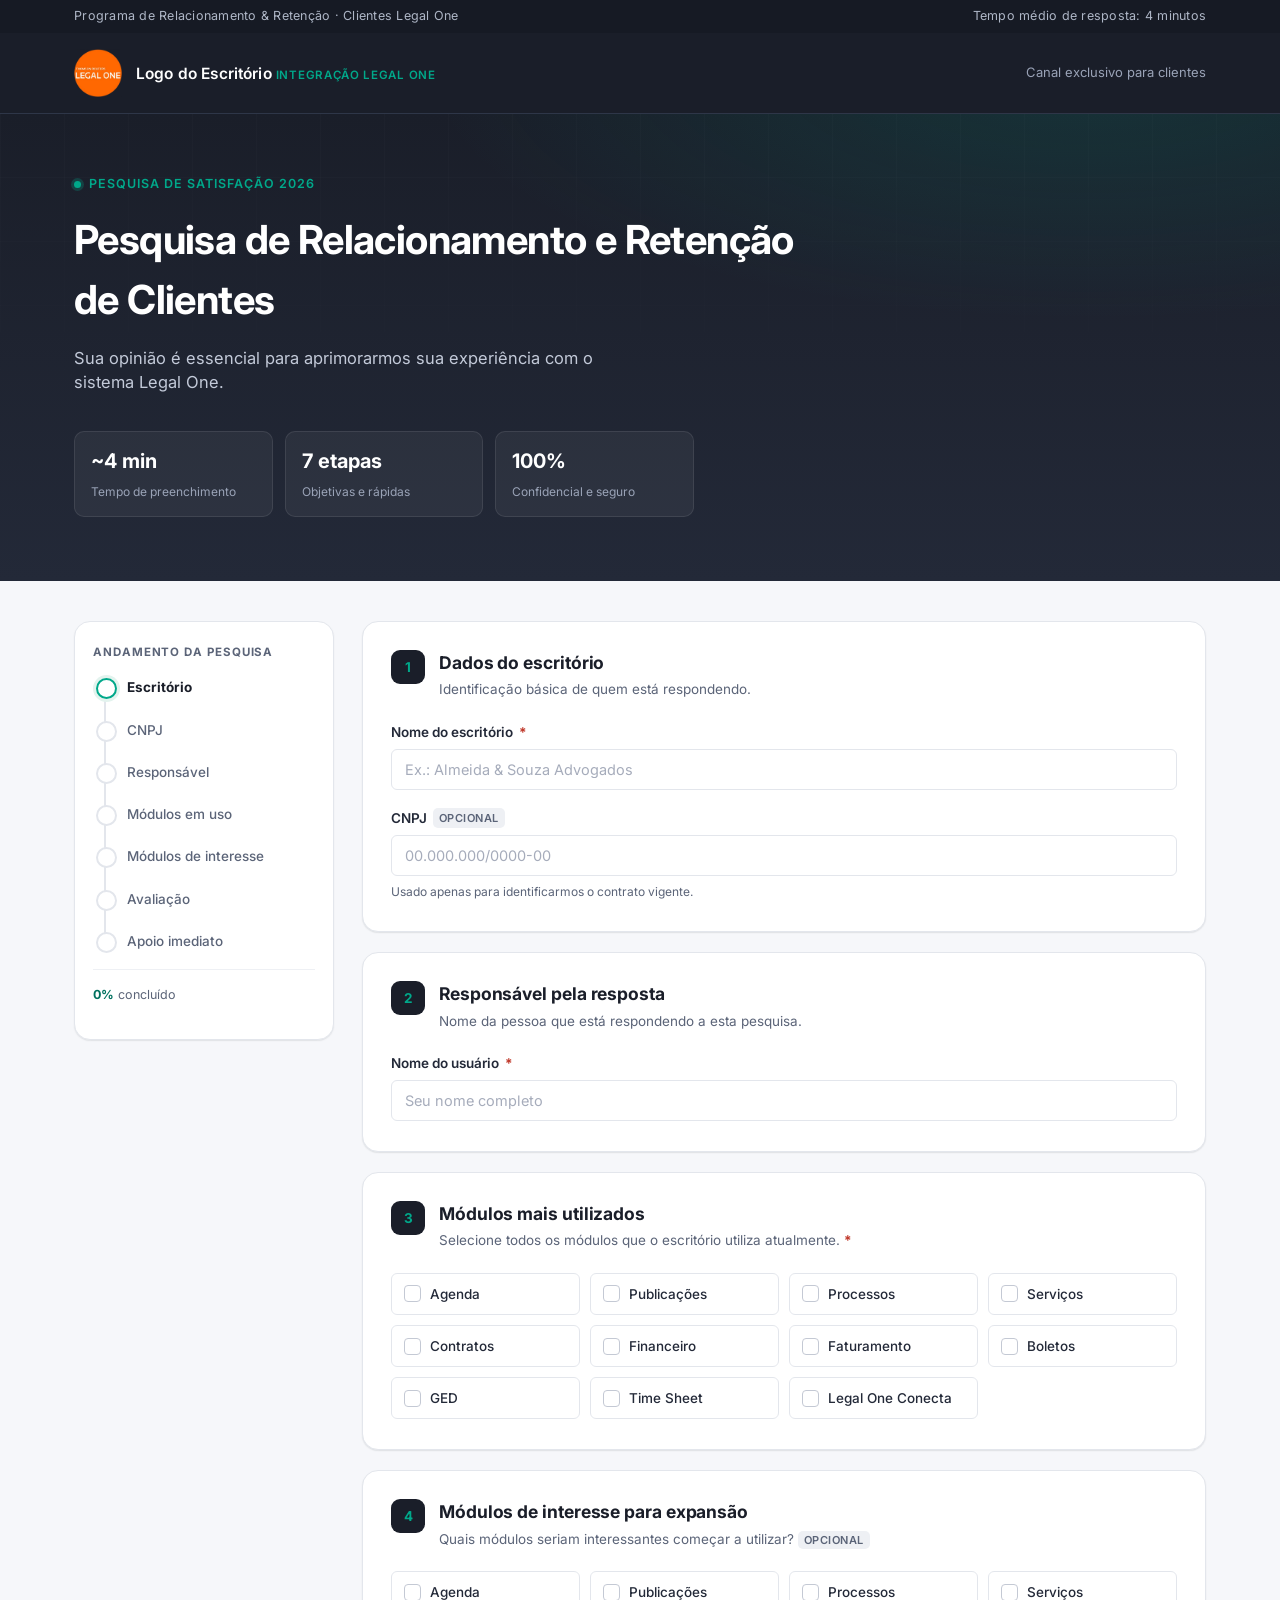
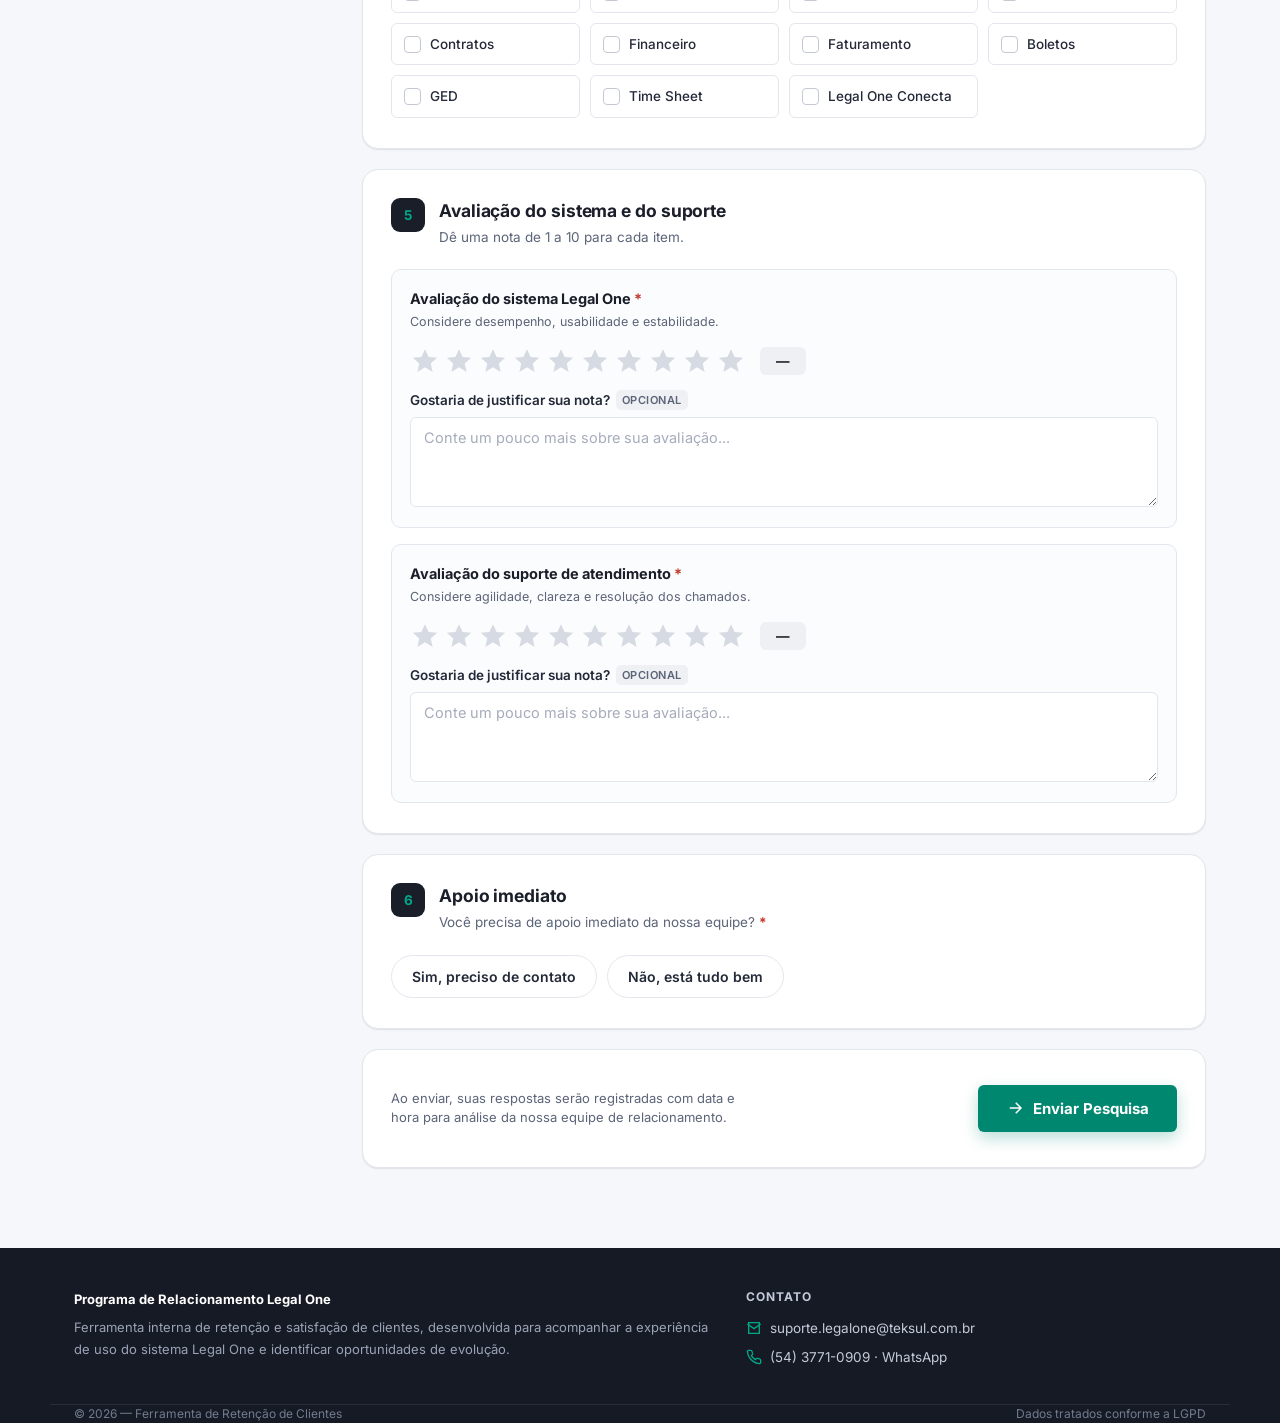
==== legalone-pesquisaV3/index.html @ 5c611a5d "Add files via upload" ====
<!DOCTYPE html>
<html lang="pt-BR">
<head>
<meta charset="UTF-8">
<meta name="viewport" content="width=device-width, initial-scale=1.0">
<title>Pesquisa de Relacionamento e Retenção de Clientes | Legal One</title>
<meta name="description" content="Pesquisa de satisfação e retenção de clientes do sistema Legal One. Sua opinião nos ajuda a aprimorar sua experiência.">
<link rel="preconnect" href="https://fonts.googleapis.com">
<link rel="preconnect" href="https://fonts.gstatic.com" crossorigin>
<link href="https://fonts.googleapis.com/css2?family=Inter:wght@400;500;600;700;800&display=swap" rel="stylesheet">
<link rel="stylesheet" href="styles.css">
</head>
<body>

<a href="#survey" class="skip-link">Ir para o formulário</a>

<!-- Faixa institucional -->
<div class="top-strip">
  <div class="top-strip__inner">
    <span>Programa de Relacionamento &amp; Retenção · Clientes Legal One</span>
    <span>Tempo médio de resposta: 4 minutos</span>
  </div>
</div>

<!-- Navbar -->
<header class="navbar">
  <div class="navbar__inner">
    <div class="brand">
      <div class="brand__logo-slot" aria-hidden="true">
          <img src="Legal One.png" alt="Logo Legal One Suporte" class="brand__logo">
        </svg>
      </div>
      <div class="brand__text">
        <span class="brand__office">Logo do Escritório</span>
        <span class="brand__tag">Integração Legal One</span>
      </div>
    </div>
    <div class="navbar__meta">Canal exclusivo para clientes</div>
  </div>
</header>

<!-- Hero -->
<section class="hero">
  <div class="hero__inner">
    <div>
      <p class="hero__eyebrow">Pesquisa de satisfação 2026</p>
      <h1>Pesquisa de Relacionamento e Retenção de Clientes</h1>
      <p class="lead">Sua opinião é essencial para aprimorarmos sua experiência com o sistema Legal One.</p>
    </div>
    <div class="hero__stats">
      <div class="hero__stat">
        <strong>~4 min</strong>
        <span>Tempo de preenchimento</span>
      </div>
      <div class="hero__stat">
        <strong>7 etapas</strong>
        <span>Objetivas e rápidas</span>
      </div>
      <div class="hero__stat">
        <strong>100%</strong>
        <span>Confidencial e seguro</span>
      </div>
    </div>
  </div>
</section>

<!-- Conteúdo principal -->
<main class="page">

  <!-- Trilho de progresso lateral -->
  <aside class="rail" aria-hidden="true">
    <div class="rail__card">
      <p class="rail__title">Andamento da pesquisa</p>
      <ol class="rail__list" id="railList">
        <li class="rail__item" data-section="s1">Escritório</li>
        <li class="rail__item" data-section="s2">CNPJ</li>
        <li class="rail__item" data-section="s3">Responsável</li>
        <li class="rail__item" data-section="s4">Módulos em uso</li>
        <li class="rail__item" data-section="s5">Módulos de interesse</li>
        <li class="rail__item" data-section="s6">Avaliação</li>
        <li class="rail__item" data-section="s7">Apoio imediato</li>
      </ol>
      <p class="rail__progress-label"><strong id="progressPercent">0%</strong> concluído</p>
    </div>
  </aside>

  <!-- Formulário -->
  <form id="survey" novalidate>

    <!-- 1. Escritório -->
    <section class="section-card" id="s1">
      <div class="section-card__head">
        <span class="section-card__num">1</span>
        <div>
          <h2 class="section-card__title">Dados do escritório</h2>
          <p class="section-card__hint">Identificação básica de quem está respondendo.</p>
        </div>
      </div>

      <div class="field">
        <label class="field__label" for="officeName">Nome do escritório <span class="req-mark">*</span></label>
        <input type="text" id="officeName" name="officeName" placeholder="Ex.: Almeida &amp; Souza Advogados" required>
        <span class="field__error" id="err-officeName">⚠ Informe o nome do escritório.</span>
      </div>

      <div class="field">
        <label class="field__label" for="cnpj">CNPJ <span class="opt-mark">opcional</span></label>
        <input type="text" id="cnpj" name="cnpj" placeholder="00.000.000/0000-00" inputmode="numeric" maxlength="18">
        <span class="field__error" id="err-cnpj">⚠ Informe um CNPJ válido no formato 00.000.000/0000-00.</span>
        <span class="field__help">Usado apenas para identificarmos o contrato vigente.</span>
      </div>
    </section>

    <!-- 3. Usuário (mantemos numeração visual sequencial 1-7 nos cards, mas o campo 2 do briefing — CNPJ — está dentro do card 1) -->
    <section class="section-card" id="s3">
      <div class="section-card__head">
        <span class="section-card__num">2</span>
        <div>
          <h2 class="section-card__title">Responsável pela resposta</h2>
          <p class="section-card__hint">Nome da pessoa que está respondendo a esta pesquisa.</p>
        </div>
      </div>

      <div class="field">
        <label class="field__label" for="userName">Nome do usuário <span class="req-mark">*</span></label>
        <input type="text" id="userName" name="userName" placeholder="Seu nome completo" required>
        <span class="field__error" id="err-userName">⚠ Informe seu nome.</span>
      </div>
    </section>

    <!-- 4. Módulos mais utilizados -->
    <section class="section-card" id="s4">
      <div class="section-card__head">
        <span class="section-card__num">3</span>
        <div>
          <h2 class="section-card__title">Módulos mais utilizados</h2>
          <p class="section-card__hint">Selecione todos os módulos que o escritório utiliza atualmente. <span class="req-mark">*</span></p>
        </div>
      </div>

      <div class="check-grid" id="modulesUsedGrid" role="group" aria-labelledby="s4title"></div>
      <span class="field__error" id="err-modulesUsed" style="margin-top:12px;">⚠ Selecione ao menos um módulo utilizado.</span>
    </section>

    <!-- 5. Módulos de interesse -->
    <section class="section-card" id="s5">
      <div class="section-card__head">
        <span class="section-card__num">4</span>
        <div>
          <h2 class="section-card__title">Módulos de interesse para expansão</h2>
          <p class="section-card__hint">Quais módulos seriam interessantes começar a utilizar? <span class="opt-mark">opcional</span></p>
        </div>
      </div>

      <div class="check-grid" id="modulesInterestGrid" role="group" aria-labelledby="s5title"></div>
    </section>

    <!-- 6. Avaliação -->
    <section class="section-card" id="s6">
      <div class="section-card__head">
        <span class="section-card__num">5</span>
        <div>
          <h2 class="section-card__title">Avaliação do sistema e do suporte</h2>
          <p class="section-card__hint">Dê uma nota de 1 a 10 para cada item.</p>
        </div>
      </div>

      <div class="rating-block">
        <p class="rating-block__title">Avaliação do sistema Legal One <span class="req-mark">*</span></p>
        <p class="rating-block__sub">Considere desempenho, usabilidade e estabilidade.</p>
        <div class="stars" id="starsSystem" role="radiogroup" aria-label="Nota do sistema Legal One, de 1 a 10"></div>
        <input type="hidden" id="ratingSystem" name="ratingSystem" required>
        <span class="field__error" id="err-ratingSystem">⚠ Selecione uma nota de 1 a 10.</span>

        <div class="field">
          <label class="field__label" for="justifySystem">Gostaria de justificar sua nota? <span class="opt-mark">opcional</span></label>
          <textarea id="justifySystem" name="justifySystem" placeholder="Conte um pouco mais sobre sua avaliação..."></textarea>
        </div>
      </div>

      <div class="rating-block">
        <p class="rating-block__title">Avaliação do suporte de atendimento <span class="req-mark">*</span></p>
        <p class="rating-block__sub">Considere agilidade, clareza e resolução dos chamados.</p>
        <div class="stars" id="starsSupport" role="radiogroup" aria-label="Nota do suporte de atendimento, de 1 a 10"></div>
        <input type="hidden" id="ratingSupport" name="ratingSupport" required>
        <span class="field__error" id="err-ratingSupport">⚠ Selecione uma nota de 1 a 10.</span>

        <div class="field">
          <label class="field__label" for="justifySupport">Gostaria de justificar sua nota? <span class="opt-mark">opcional</span></label>
          <textarea id="justifySupport" name="justifySupport" placeholder="Conte um pouco mais sobre sua avaliação..."></textarea>
        </div>
      </div>
    </section>

    <!-- 7. Apoio imediato -->
    <section class="section-card" id="s7">
      <div class="section-card__head">
        <span class="section-card__num">6</span>
        <div>
          <h2 class="section-card__title">Apoio imediato</h2>
          <p class="section-card__hint">Você precisa de apoio imediato da nossa equipe? <span class="req-mark">*</span></p>
        </div>
      </div>

      <div class="radio-row" role="radiogroup" aria-label="Necessita de apoio imediato?">
        <div class="radio-pill" data-variant="yes">
          <input type="radio" id="supportYes" name="needSupport" value="sim" required>
          <label for="supportYes">Sim, preciso de contato</label>
        </div>
        <div class="radio-pill" data-variant="no">
          <input type="radio" id="supportNo" name="needSupport" value="nao">
          <label for="supportNo">Não, está tudo bem</label>
        </div>
      </div>
      <span class="field__error" id="err-needSupport">⚠ Selecione uma das opções.</span>

      <div class="contact-reveal" id="contactReveal">
        <div class="field">
          <label class="field__label" for="contactInfo">Informe seu telefone ou e-mail para contato <span class="req-mark">*</span></label>
          <input type="text" id="contactInfo" name="contactInfo" placeholder="(51) 99999-9999 ou nome@escritorio.com.br">
          <span class="field__error" id="err-contactInfo">⚠ Informe um telefone ou e-mail válido.</span>
        </div>
      </div>
    </section>

    <!-- Envio -->
    <div class="submit-bar">
      <p class="submit-bar__text">Ao enviar, suas respostas serão registradas com data e hora para análise da nossa equipe de relacionamento.</p>
      <button type="submit" class="btn btn-primary" id="submitBtn">
        <svg viewBox="0 0 24 24" fill="none" stroke="currentColor" stroke-width="2"><path d="M5 12h14M13 5l7 7-7 7"/></svg>
        Enviar Pesquisa
      </button>
    </div>

  </form>
</main>

<!-- Overlay de sucesso -->
<div class="success-overlay" id="successOverlay" role="dialog" aria-modal="true" aria-labelledby="successTitle">
  <div class="success-card">
    <div class="success-card__icon">
      <svg viewBox="0 0 24 24" fill="none" stroke="currentColor" stroke-width="2.2"><path d="M5 13l4 4L19 7"/></svg>
    </div>
    <h2 id="successTitle">Pesquisa enviada com sucesso</h2>
    <p>Agradecemos sua participação! Nossa equipe analisará suas respostas e entrará em contato caso necessário.</p>
    <button type="button" class="btn btn-primary" id="closeSuccessBtn">Concluir</button>
  </div>
</div>

<!-- Rodapé -->
<footer class="site-footer">
  <div class="site-footer__inner">
    <div class="site-footer__col">
      <p class="site-footer__brand">Programa de Relacionamento Legal One</p>
      <p>Ferramenta interna de retenção e satisfação de clientes, desenvolvida para acompanhar a experiência de uso do sistema Legal One e identificar oportunidades de evolução.</p>
    </div>
    <div class="site-footer__col">
      <h4>Contato</h4>
      <a class="site-footer__contact-line site-footer__contact-link" href="mailto:suporte.legalone@teksul.com.br">
        <svg viewBox="0 0 24 24" fill="none" stroke="currentColor" stroke-width="2"><path d="M4 4h16v16H4z"/><path d="m22 6-10 7L2 6"/></svg>
        <span>suporte.legalone@teksul.com.br</span>
      </a>
      <!-- Troque o número abaixo pelo WhatsApp real do escritório, sempre com código do país (55) + DDD, sem espaços/símbolos -->
      <a class="site-footer__contact-line site-footer__contact-link" href="https://wa.me/555437710909" target="_blank" rel="noopener">
        <svg viewBox="0 0 24 24" fill="none" stroke="currentColor" stroke-width="2"><path d="M22 16.92v3a2 2 0 0 1-2.18 2 19.79 19.79 0 0 1-8.63-3.07 19.5 19.5 0 0 1-6-6 19.79 19.79 0 0 1-3.07-8.67A2 2 0 0 1 4.11 2h3a2 2 0 0 1 2 1.72c.127.96.362 1.903.7 2.81a2 2 0 0 1-.45 2.11L8.09 9.91a16 16 0 0 0 6 6l1.27-1.27a2 2 0 0 1 2.11-.45c.907.338 1.85.573 2.81.7A2 2 0 0 1 22 16.92"/></svg>
        <span>(54) 3771-0909 · WhatsApp</span>
      </a>
    </div>
  </div>
  <div class="top-strip__inner site-footer__bottom" style="max-width:1180px;margin:0 auto;padding:0 24px;">
    <span>© 2026 — Ferramenta de Retenção de Clientes</span>
    <span>Dados tratados conforme a LGPD</span>
  </div>
</footer>

<script src="config.js"></script>
<script src="script.js"></script>
</body>
</html>
---- legalone-pesquisaV3/styles.css ----
/* ===========================================================
   Pesquisa de Relacionamento e Retenção de Clientes — Legal One
   Sistema de design: azul-grafite institucional + verde de ação
   =========================================================== */

:root {
  /* Paleta */
  --navy-950: #161A24;
  --navy-900: #1A1E29;
  --navy-800: #232938;
  --navy-700: #2E3648;
  --navy-100: #DDE1E9;
  --ink: #232938;
  --ink-soft: #5B6478;
  --line: #E3E6EC;
  --line-soft: #EEF0F4;
  --bg: #F6F7FA;
  --card: #FFFFFF;

  --green-700: #00715F;
  --green-600: #00876F;
  --green-500: #00A88A;
  --green-100: #E3F3EE;

  --gold-600: #B8932E;
  --gold-500: #C9A227;

  --danger: #C0392B;

  --radius-sm: 6px;
  --radius-md: 10px;
  --radius-lg: 16px;

  --shadow-sm: 0 1px 2px rgba(22, 26, 36, 0.06), 0 1px 1px rgba(22, 26, 36, 0.04);
  --shadow-md: 0 8px 24px rgba(22, 26, 36, 0.08), 0 2px 6px rgba(22, 26, 36, 0.05);
  --shadow-lg: 0 20px 48px rgba(22, 26, 36, 0.16);

  --font: "Inter", -apple-system, BlinkMacSystemFont, "Segoe UI", sans-serif;
}

* { box-sizing: border-box; }
html { scroll-behavior: smooth; }

body {
  margin: 0;
  font-family: var(--font);
  background: var(--bg);
  color: var(--ink);
  -webkit-font-smoothing: antialiased;
  line-height: 1.5;
}

img { max-width: 100%; display: block; }

a { color: var(--green-700); text-decoration: none; }

button { font-family: inherit; }

:focus-visible {
  outline: 2px solid var(--green-500);
  outline-offset: 2px;
}

.visually-hidden {
  position: absolute !important;
  width: 1px; height: 1px;
  overflow: hidden;
  clip: rect(0 0 0 0);
  white-space: nowrap;
}

/* ===================== TOPO / FAIXA INSTITUCIONAL ===================== */

.top-strip {
  background: var(--navy-950);
  color: #AEB6C6;
  font-size: 12.5px;
  letter-spacing: 0.02em;
}

.top-strip__inner {
  max-width: 1180px;
  margin: 0 auto;
  padding: 7px 24px;
  display: flex;
  justify-content: space-between;
  align-items: center;
  gap: 16px;
}

.top-strip__inner span { white-space: nowrap; }

/* ===================== NAVBAR ===================== */

.navbar {
  background: var(--navy-900);
  border-bottom: 1px solid var(--navy-700);
}

.navbar__inner {
  max-width: 1180px;
  margin: 0 auto;
  padding: 16px 24px;
  display: flex;
  align-items: center;
  justify-content: space-between;
  gap: 24px;
}

.brand {
  display: flex;
  align-items: center;
  gap: 14px;
}

.brand__logo {
    width: 48px;      /* Ajuste conforme necessário */
    height: 48px;
    object-fit: contain;
}

.brand__logo-slot {
    display: flex;
    align-items: center;
    justify-content: center;
}

.brand__office {
  color: #fff;
  font-weight: 600;
  font-size: 15.5px;
  letter-spacing: 0.01em;
}

.brand__tag {
  color: var(--green-500);
  font-size: 11.5px;
  font-weight: 600;
  letter-spacing: 0.06em;
  text-transform: uppercase;
}

.navbar__meta {
  color: #9AA3B7;
  font-size: 13px;
  text-align: right;
  display: none;
}

@media (min-width: 720px) {
  .navbar__meta { display: block; }
}

/* ===================== HERO ===================== */

.hero {
  background:
    radial-gradient(1100px 420px at 85% -10%, rgba(0,168,138,0.16), transparent 60%),
    linear-gradient(180deg, var(--navy-900) 0%, var(--navy-800) 100%);
  color: #fff;
  position: relative;
  overflow: hidden;
}

.hero::after {
  content: "";
  position: absolute;
  inset: 0;
  background-image:
    linear-gradient(90deg, rgba(255,255,255,0.035) 1px, transparent 1px),
    linear-gradient(0deg, rgba(255,255,255,0.035) 1px, transparent 1px);
  background-size: 64px 64px;
  mask-image: linear-gradient(180deg, rgba(0,0,0,0.5), transparent 70%);
  pointer-events: none;
}

.hero__inner {
  position: relative;
  max-width: 1180px;
  margin: 0 auto;
  padding: 56px 24px 64px;
  display: grid;
  gap: 36px;
}

.hero__eyebrow {
  display: inline-flex;
  align-items: center;
  gap: 8px;
  font-size: 12.5px;
  font-weight: 600;
  letter-spacing: 0.08em;
  text-transform: uppercase;
  color: var(--green-500);
  margin: 0 0 16px;
}

.hero__eyebrow::before {
  content: "";
  width: 7px; height: 7px;
  border-radius: 50%;
  background: var(--green-500);
  box-shadow: 0 0 0 3px rgba(0,168,138,0.25);
}

.hero h1 {
  font-size: clamp(28px, 4vw, 40px);
  font-weight: 700;
  letter-spacing: -0.015em;
  margin: 0 0 16px;
  max-width: 720px;
}

.hero p.lead {
  font-size: 16.5px;
  color: #C3CAD9;
  max-width: 580px;
  margin: 0;
}

.hero__stats {
  display: grid;
  grid-template-columns: repeat(3, minmax(0,1fr));
  gap: 12px;
  max-width: 620px;
}

.hero__stat {
  background: rgba(255,255,255,0.05);
  border: 1px solid rgba(255,255,255,0.09);
  border-radius: var(--radius-md);
  padding: 14px 16px;
}

.hero__stat strong {
  display: block;
  font-size: 20px;
  font-weight: 700;
  color: #fff;
  margin-bottom: 2px;
}

.hero__stat span {
  font-size: 12px;
  color: #9AA3B7;
}

/* ===================== LAYOUT PRINCIPAL DO FORM ===================== */

.page {
  max-width: 1180px;
  margin: 0 auto;
  padding: 40px 24px 80px;
  display: grid;
  grid-template-columns: 1fr;
  gap: 28px;
  align-items: start;
}

@media (min-width: 980px) {
  .page {
    grid-template-columns: 260px 1fr;
  }
}

/* ----- Trilho de progresso (assinatura visual: "andamento processual") ----- */

.rail {
  position: sticky;
  top: 24px;
  display: none;
}

@media (min-width: 980px) {
  .rail { display: block; }
}

.rail__card {
  background: var(--card);
  border: 1px solid var(--line);
  border-radius: var(--radius-lg);
  padding: 22px 18px;
  box-shadow: var(--shadow-sm);
}

.rail__title {
  font-size: 11.5px;
  font-weight: 700;
  letter-spacing: 0.08em;
  text-transform: uppercase;
  color: var(--ink-soft);
  margin: 0 0 16px;
}

.rail__list {
  list-style: none;
  margin: 0;
  padding: 0;
  position: relative;
}

.rail__list::before {
  content: "";
  position: absolute;
  left: 11px;
  top: 6px;
  bottom: 6px;
  width: 2px;
  background: var(--line);
  border-radius: 2px;
}

.rail__item {
  position: relative;
  padding: 0 0 22px 34px;
  font-size: 13.5px;
  color: var(--ink-soft);
  font-weight: 500;
  transition: color 0.2s ease;
}

.rail__item:last-child { padding-bottom: 0; }

.rail__item::before {
  content: "";
  position: absolute;
  left: 3px;
  top: 1px;
  width: 17px;
  height: 17px;
  border-radius: 50%;
  background: var(--card);
  border: 2px solid var(--line);
  transition: all 0.25s ease;
}

.rail__item.is-active {
  color: var(--navy-900);
  font-weight: 700;
}

.rail__item.is-active::before {
  border-color: var(--green-500);
  box-shadow: 0 0 0 3px var(--green-100);
}

.rail__item.is-done {
  color: var(--green-700);
}

.rail__item.is-done::before {
  background: var(--green-500);
  border-color: var(--green-500);
}

.rail__item.is-done::after {
  content: "";
  position: absolute;
  left: 3px;
  top: 1px;
  width: 17px;
  height: 17px;
  background-image: url("data:image/svg+xml,%3Csvg xmlns='http://www.w3.org/2000/svg' viewBox='0 0 24 24' fill='none' stroke='white' stroke-width='3' stroke-linecap='round' stroke-linejoin='round'%3E%3Cpath d='M5 13l4 4L19 7'/%3E%3C/svg%3E");
  background-repeat: no-repeat;
  background-position: center;
  background-size: 9px 9px;
}

.rail__progress-label {
  margin-top: 18px;
  padding-top: 16px;
  border-top: 1px solid var(--line-soft);
  font-size: 12.5px;
  color: var(--ink-soft);
}

.rail__progress-label strong { color: var(--green-700); }

/* ===================== FORM CARD ===================== */

form#survey { display: grid; gap: 20px; }

.section-card {
  background: var(--card);
  border: 1px solid var(--line);
  border-radius: var(--radius-lg);
  box-shadow: var(--shadow-sm);
  padding: 28px 28px 30px;
  scroll-margin-top: 24px;
}

@media (max-width: 560px) {
  .section-card { padding: 22px 18px 24px; }
}

.section-card__head {
  display: flex;
  align-items: flex-start;
  gap: 14px;
  margin-bottom: 22px;
}

.section-card__num {
  flex-shrink: 0;
  width: 34px;
  height: 34px;
  border-radius: 9px;
  background: var(--navy-900);
  color: var(--green-500);
  font-weight: 700;
  font-size: 13.5px;
  display: flex;
  align-items: center;
  justify-content: center;
}

.section-card__title {
  font-size: 17.5px;
  font-weight: 700;
  color: var(--navy-900);
  margin: 0 0 3px;
  letter-spacing: -0.005em;
}

.section-card__hint {
  font-size: 13.5px;
  color: var(--ink-soft);
  margin: 0;
}

.field {
  display: grid;
  gap: 7px;
  margin-bottom: 18px;
}

.field:last-child { margin-bottom: 0; }

.field label.field__label {
  font-size: 13.5px;
  font-weight: 600;
  color: var(--navy-800);
  display: flex;
  align-items: center;
  gap: 6px;
}

.req-mark { color: var(--danger); font-weight: 700; }

.opt-mark {
  font-size: 11px;
  font-weight: 600;
  color: var(--ink-soft);
  background: var(--line-soft);
  border-radius: 5px;
  padding: 2px 6px;
  text-transform: uppercase;
  letter-spacing: 0.04em;
}

input[type="text"],
input[type="tel"],
input[type="email"],
textarea,
select {
  width: 100%;
  font-family: inherit;
  font-size: 14.5px;
  color: var(--ink);
  background: #fff;
  border: 1.5px solid var(--line);
  border-radius: var(--radius-sm);
  padding: 11px 13px;
  transition: border-color 0.15s ease, box-shadow 0.15s ease;
}

input::placeholder, textarea::placeholder { color: #A6ACBB; }

input:focus, textarea:focus, select:focus {
  border-color: var(--green-500);
  box-shadow: 0 0 0 3px var(--green-100);
  outline: none;
}

input[aria-invalid="true"], textarea[aria-invalid="true"] {
  border-color: var(--danger);
}

textarea { resize: vertical; min-height: 90px; }

.field__error {
  font-size: 12.5px;
  color: var(--danger);
  font-weight: 600;
  display: none;
  align-items: center;
  gap: 5px;
}

.field__error.is-visible { display: flex; }

.field__help {
  font-size: 12px;
  color: var(--ink-soft);
}

/* ----- Checkbox grid (módulos) ----- */

.check-grid {
  display: grid;
  grid-template-columns: repeat(auto-fill, minmax(150px, 1fr));
  gap: 10px;
}

.check-tile {
  position: relative;
}

.check-tile input {
  position: absolute;
  opacity: 0;
  width: 100%;
  height: 100%;
  margin: 0;
  cursor: pointer;
}

.check-tile label {
  display: flex;
  align-items: center;
  gap: 9px;
  padding: 10px 12px;
  border: 1.5px solid var(--line);
  border-radius: var(--radius-sm);
  font-size: 13.5px;
  font-weight: 500;
  color: var(--navy-800);
  cursor: pointer;
  transition: all 0.15s ease;
  background: #fff;
}

.check-tile .box {
  width: 17px;
  height: 17px;
  border-radius: 4px;
  border: 1.5px solid #C4C9D4;
  flex-shrink: 0;
  position: relative;
  transition: all 0.15s ease;
}

.check-tile input:checked ~ label {
  border-color: var(--green-500);
  background: var(--green-100);
  color: var(--green-700);
}

.check-tile input:checked ~ label .box {
  background: var(--green-500);
  border-color: var(--green-500);
}

.check-tile input:checked ~ label .box::after {
  content: "";
  position: absolute;
  left: 4px; top: 1px;
  width: 5px; height: 9px;
  border: solid #fff;
  border-width: 0 2px 2px 0;
  transform: rotate(45deg);
}

.check-tile input:focus-visible ~ label {
  outline: 2px solid var(--green-500);
  outline-offset: 2px;
}

/* ----- Avaliação (estrelas + número) ----- */

.rating-block {
  border: 1.5px solid var(--line);
  border-radius: var(--radius-md);
  padding: 18px 18px 20px;
  background: #FBFCFD;
}

.rating-block + .rating-block { margin-top: 16px; }

.rating-block__title {
  font-size: 14.5px;
  font-weight: 700;
  color: var(--navy-900);
  margin: 0 0 3px;
}

.rating-block__sub {
  font-size: 12.5px;
  color: var(--ink-soft);
  margin: 0 0 14px;
}

.stars {
  display: flex;
  align-items: center;
  gap: 4px;
  flex-wrap: wrap;
}

.stars__star {
  width: 30px;
  height: 30px;
  cursor: pointer;
  color: #D6DAE2;
  transition: transform 0.1s ease, color 0.12s ease;
}

.stars__star:hover { transform: scale(1.12); }

.stars__star.is-filled { color: var(--gold-500); }

.stars__value {
  margin-left: 10px;
  font-size: 13.5px;
  font-weight: 700;
  color: var(--navy-900);
  background: var(--line-soft);
  border-radius: 6px;
  padding: 4px 10px;
  min-width: 46px;
  text-align: center;
}

.rating-block .field { margin-top: 14px; margin-bottom: 0; }

/* ----- Radio simples (sim/não) ----- */

.radio-row {
  display: flex;
  gap: 10px;
  flex-wrap: wrap;
}

.radio-pill { position: relative; }

.radio-pill input {
  position: absolute;
  opacity: 0;
  width: 100%;
  height: 100%;
  cursor: pointer;
}

.radio-pill label {
  display: inline-flex;
  align-items: center;
  gap: 8px;
  padding: 10px 20px;
  border: 1.5px solid var(--line);
  border-radius: 999px;
  font-size: 14px;
  font-weight: 600;
  color: var(--navy-800);
  cursor: pointer;
  transition: all 0.15s ease;
  background: #fff;
}

.radio-pill input:checked ~ label {
  background: var(--navy-900);
  border-color: var(--navy-900);
  color: #fff;
}

.radio-pill[data-variant="yes"] input:checked ~ label {
  background: var(--green-600);
  border-color: var(--green-600);
}

.radio-pill input:focus-visible ~ label {
  outline: 2px solid var(--green-500);
  outline-offset: 2px;
}

.contact-reveal {
  margin-top: 16px;
  padding: 16px;
  border-radius: var(--radius-md);
  background: var(--green-100);
  border: 1px solid #BFE6DA;
  display: none;
}

.contact-reveal.is-open { display: block; animation: revealFade 0.25s ease; }

@keyframes revealFade {
  from { opacity: 0; transform: translateY(-4px); }
  to { opacity: 1; transform: translateY(0); }
}

.contact-reveal .field__label { color: var(--green-700); }

/* ===================== SUBMIT ===================== */

.submit-bar {
  background: var(--card);
  border: 1px solid var(--line);
  border-radius: var(--radius-lg);
  box-shadow: var(--shadow-sm);
  padding: 26px 28px;
  display: flex;
  align-items: center;
  justify-content: space-between;
  gap: 20px;
  flex-wrap: wrap;
}

.submit-bar__text {
  font-size: 13px;
  color: var(--ink-soft);
  max-width: 360px;
}

.btn {
  display: inline-flex;
  align-items: center;
  justify-content: center;
  gap: 9px;
  font-size: 15px;
  font-weight: 700;
  padding: 14px 28px;
  border-radius: var(--radius-sm);
  border: none;
  cursor: pointer;
  transition: all 0.15s ease;
  white-space: nowrap;
}

.btn-primary {
  background: var(--green-600);
  color: #fff;
  box-shadow: 0 6px 16px rgba(0,135,111,0.28);
}

.btn-primary:hover { background: var(--green-700); transform: translateY(-1px); }
.btn-primary:active { transform: translateY(0); }

.btn-primary:disabled {
  background: #A9B0BE;
  box-shadow: none;
  cursor: not-allowed;
  transform: none;
}

.btn-primary svg { width: 18px; height: 18px; }

/* ===================== TOAST / CONFIRMAÇÃO ===================== */

.success-overlay {
  position: fixed;
  inset: 0;
  background: rgba(22,26,36,0.55);
  display: none;
  align-items: center;
  justify-content: center;
  padding: 20px;
  z-index: 100;
}

.success-overlay.is-open { display: flex; }

.success-card {
  background: #fff;
  border-radius: var(--radius-lg);
  max-width: 440px;
  width: 100%;
  padding: 36px 32px 32px;
  text-align: center;
  box-shadow: var(--shadow-lg);
  animation: cardPop 0.25s ease;
}

@keyframes cardPop {
  from { opacity: 0; transform: scale(0.96) translateY(6px); }
  to { opacity: 1; transform: scale(1) translateY(0); }
}

.success-card__icon {
  width: 56px;
  height: 56px;
  border-radius: 50%;
  background: var(--green-100);
  color: var(--green-600);
  display: flex;
  align-items: center;
  justify-content: center;
  margin: 0 auto 18px;
}

.success-card__icon svg { width: 28px; height: 28px; }

.success-card h2 {
  font-size: 19px;
  color: var(--navy-900);
  margin: 0 0 10px;
}

.success-card p {
  font-size: 14px;
  color: var(--ink-soft);
  margin: 0 0 24px;
  line-height: 1.6;
}

.success-card .btn-primary { width: 100%; }

/* ===================== RODAPÉ ===================== */

footer.site-footer {
  background: var(--navy-950);
  color: #9AA3B7;
}

.site-footer__inner {
  max-width: 1180px;
  margin: 0 auto;
  padding: 40px 24px 28px;
  display: grid;
  gap: 28px;
}

@media (min-width: 720px) {
  .site-footer__inner {
    grid-template-columns: 1.4fr 1fr;
  }
}

.site-footer__brand {
  color: #fff;
  font-weight: 700;
  font-size: 15px;
  margin-bottom: 8px;
}

.site-footer__col p {
  font-size: 13px;
  line-height: 1.7;
  margin: 0 0 6px;
}

.site-footer__col h4 {
  font-size: 12px;
  text-transform: uppercase;
  letter-spacing: 0.08em;
  color: #C3CAD9;
  margin: 0 0 12px;
}

.site-footer__contact-line {
  display: flex;
  align-items: center;
  gap: 8px;
  font-size: 13.5px;
  margin-bottom: 9px;
}

.site-footer__contact-line svg {
  width: 16px; height: 16px;
  flex-shrink: 0;
  color: var(--green-500);
}

.site-footer__contact-link {
  color: #C3CAD9;
  transition: color 0.15s ease;
  width: fit-content;
}

.site-footer__contact-link:hover {
  color: #fff;
}

.site-footer__contact-link:hover svg {
  color: var(--green-400, var(--green-500));
}

.site-footer__bottom {
  border-top: 1px solid rgba(255,255,255,0.08);
  margin-top: 8px;
  padding-top: 20px;
  font-size: 12px;
  color: #717C90;
  display: flex;
  justify-content: space-between;
  flex-wrap: wrap;
  gap: 10px;
}

.site-footer__bottom a { color: #9AA3B7; }

/* ===================== UTIL ===================== */

.skip-link {
  position: absolute;
  left: -999px;
  top: 0;
  background: var(--green-600);
  color: #fff;
  padding: 10px 16px;
  border-radius: 0 0 8px 0;
  z-index: 200;
}

.skip-link:focus { left: 0; }

@media (prefers-reduced-motion: reduce) {
  * { animation: none !important; transition: none !important; }
}
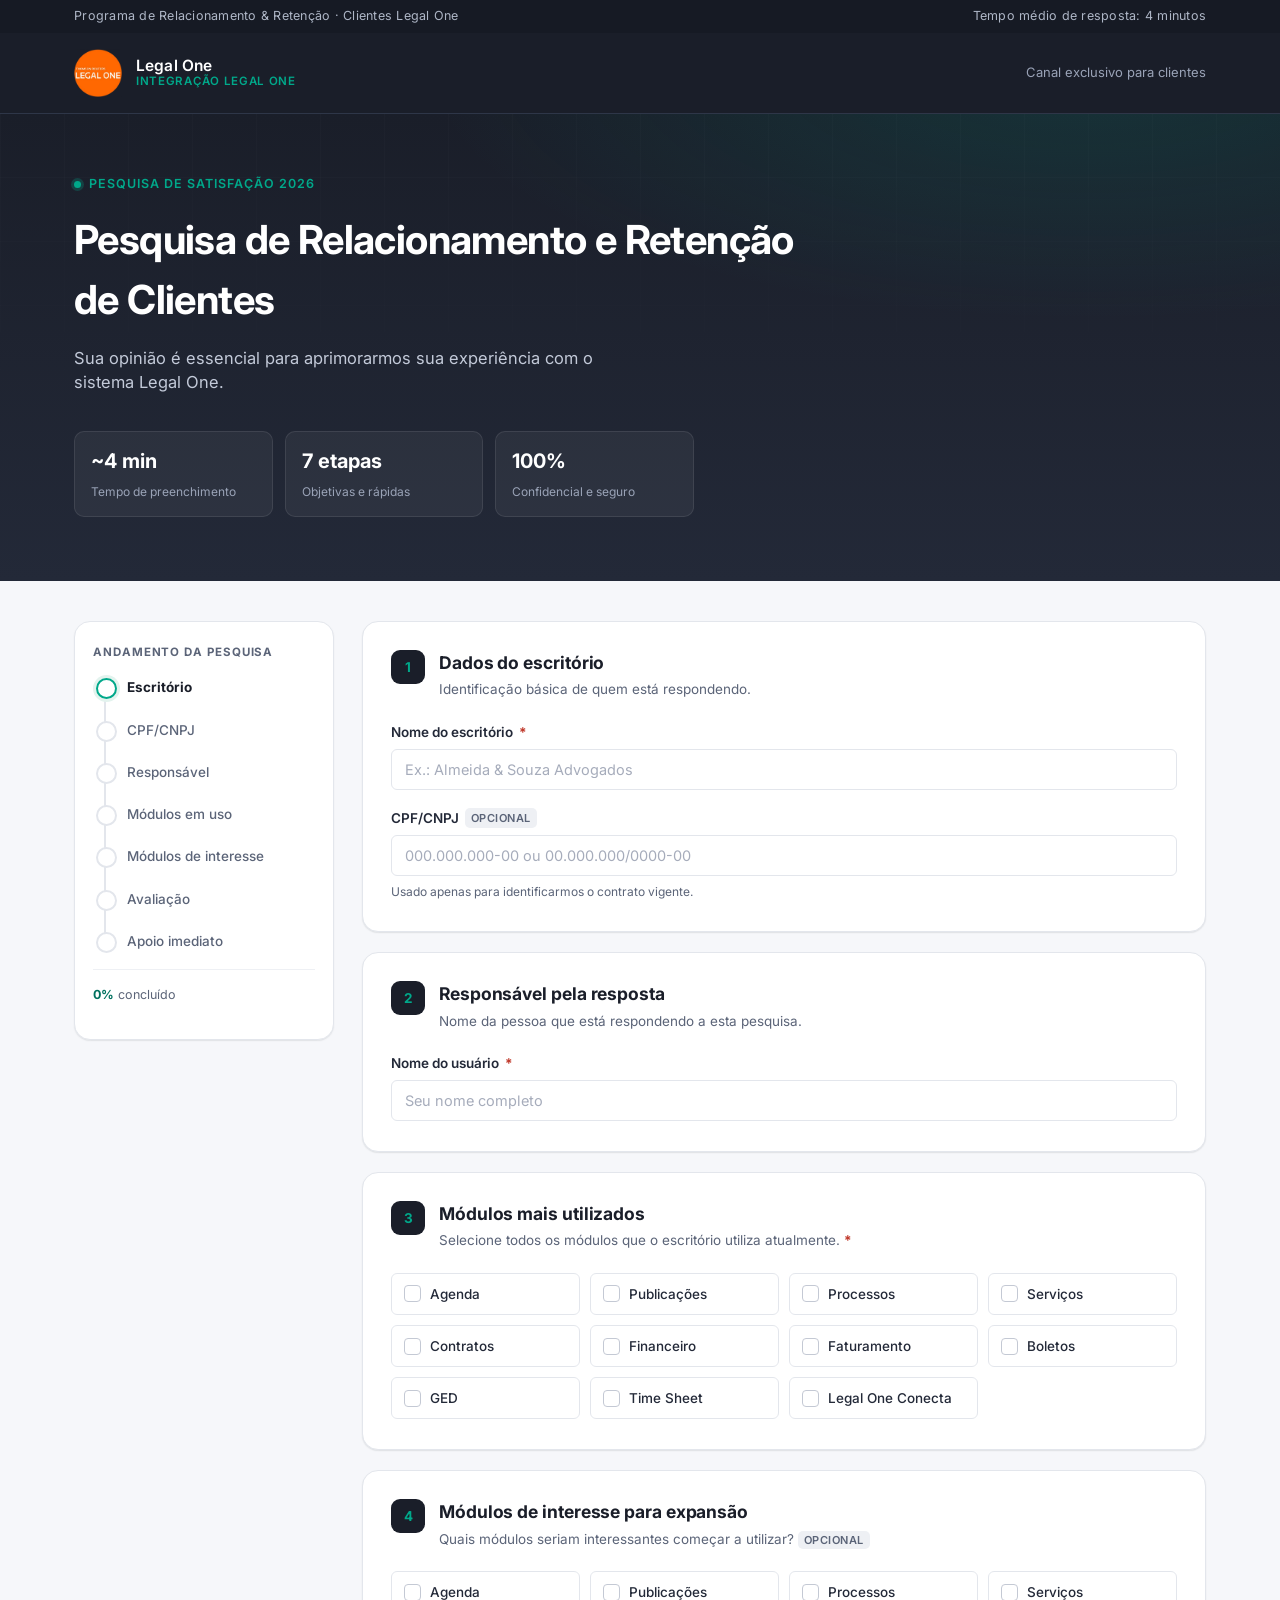
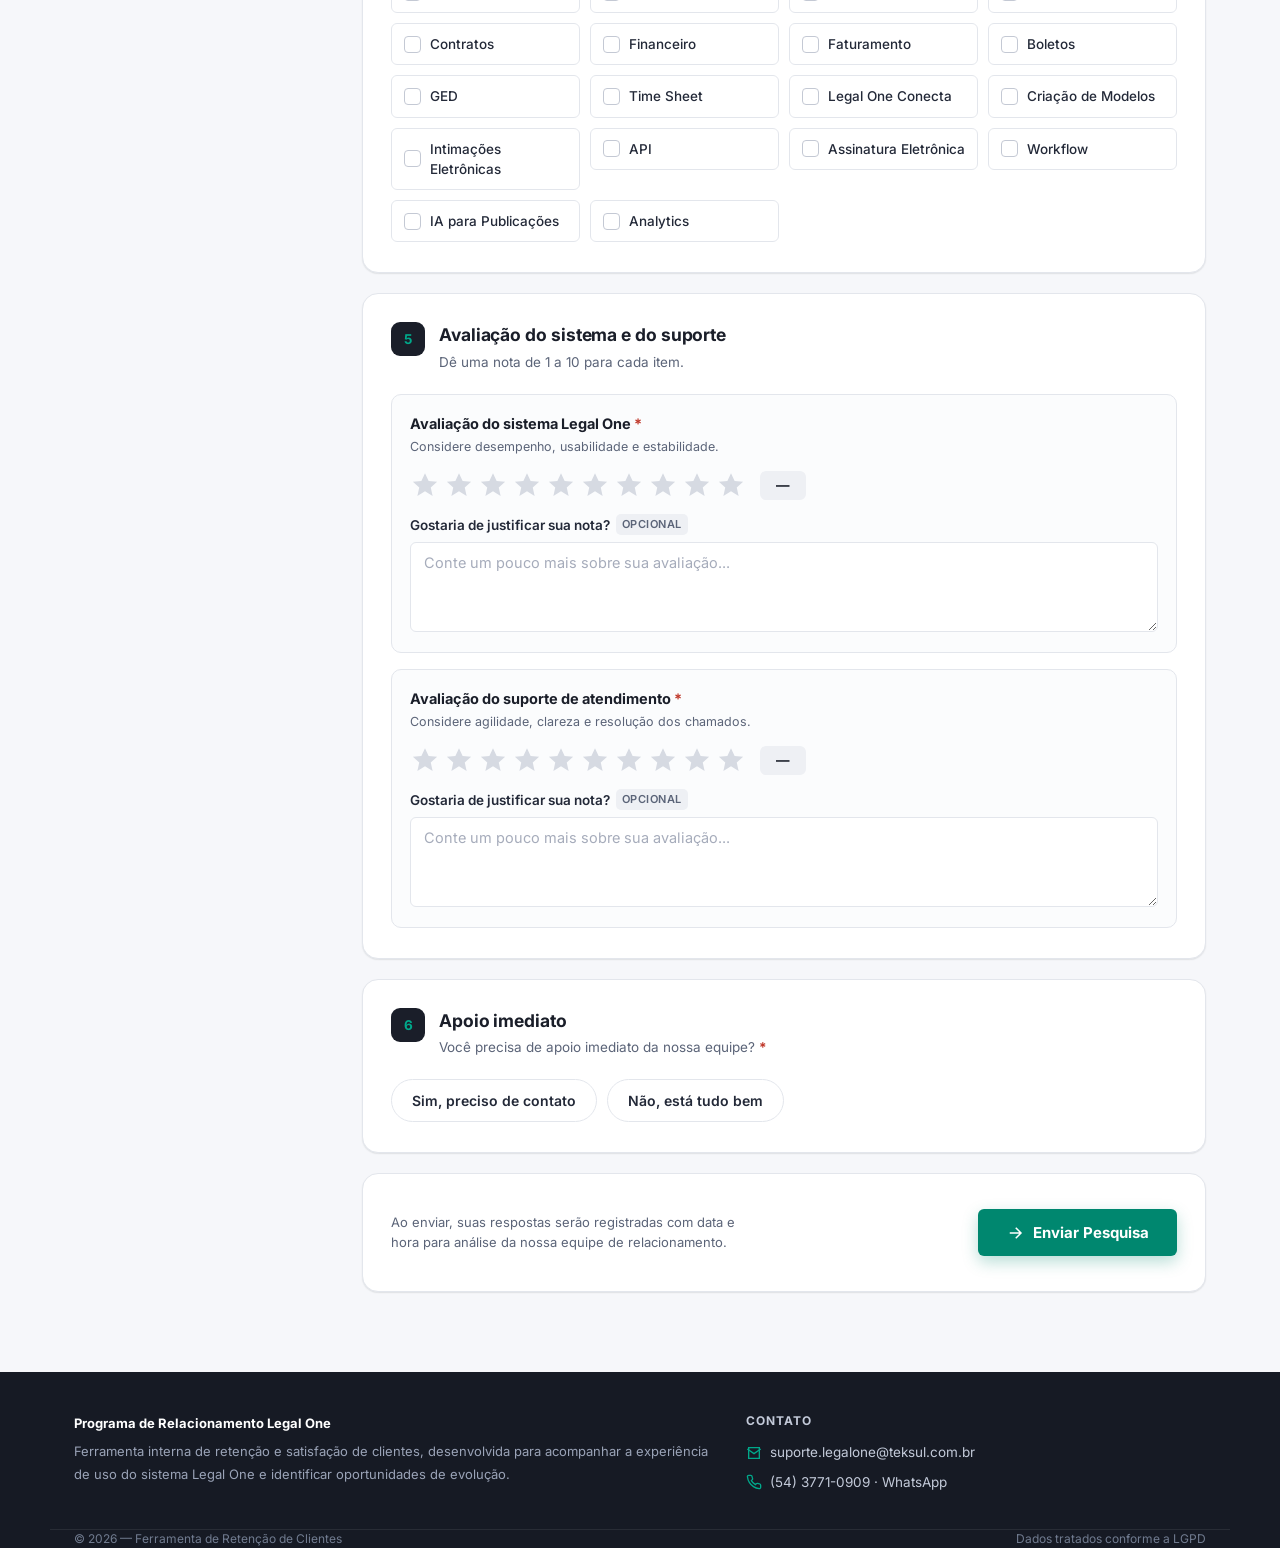
==== commit f037782c: "Add files via upload" ====
--- a/legalone-pesquisaV3/index.html
+++ b/legalone-pesquisaV3/index.html
@@ -27,11 +27,11 @@
   <div class="navbar__inner">
     <div class="brand">
       <div class="brand__logo-slot" aria-hidden="true">
-          <img src="Legal One.png" alt="Logo Legal One Suporte" class="brand__logo">
-        </svg>
+        <!-- Área reservada para o logo do escritório -->
+        <img src="Legal One.png" alt="Logo Legal One Suporte" class="brand__logo">
       </div>
       <div class="brand__text">
-        <span class="brand__office">Logo do Escritório</span>
+        <span class="brand__office">Legal One</span>
         <span class="brand__tag">Integração Legal One</span>
       </div>
     </div>
@@ -73,7 +73,7 @@
       <p class="rail__title">Andamento da pesquisa</p>
       <ol class="rail__list" id="railList">
         <li class="rail__item" data-section="s1">Escritório</li>
-        <li class="rail__item" data-section="s2">CNPJ</li>
+        <li class="rail__item" data-section="s2">CPF/CNPJ</li>
         <li class="rail__item" data-section="s3">Responsável</li>
         <li class="rail__item" data-section="s4">Módulos em uso</li>
         <li class="rail__item" data-section="s5">Módulos de interesse</li>
@@ -104,9 +104,9 @@
       </div>
 
       <div class="field">
-        <label class="field__label" for="cnpj">CNPJ <span class="opt-mark">opcional</span></label>
-        <input type="text" id="cnpj" name="cnpj" placeholder="00.000.000/0000-00" inputmode="numeric" maxlength="18">
-        <span class="field__error" id="err-cnpj">⚠ Informe um CNPJ válido no formato 00.000.000/0000-00.</span>
+        <label class="field__label" for="cnpj">CPF/CNPJ <span class="opt-mark">opcional</span></label>
+        <input type="text" id="cnpj" name="cnpj" placeholder="000.000.000-00 ou 00.000.000/0000-00" inputmode="numeric" maxlength="18">
+        <span class="field__error" id="err-cnpj">⚠ Informe um CPF ou CNPJ válido.</span>
         <span class="field__help">Usado apenas para identificarmos o contrato vigente.</span>
       </div>
     </section>
--- a/legalone-pesquisaV3/styles.css
+++ b/legalone-pesquisaV3/styles.css
@@ -123,6 +123,12 @@
     display: flex;
     align-items: center;
     justify-content: center;
+}
+
+.brand__text {
+  display: flex;
+  flex-direction: column;
+  line-height: 1.15;
 }
 
 .brand__office {
